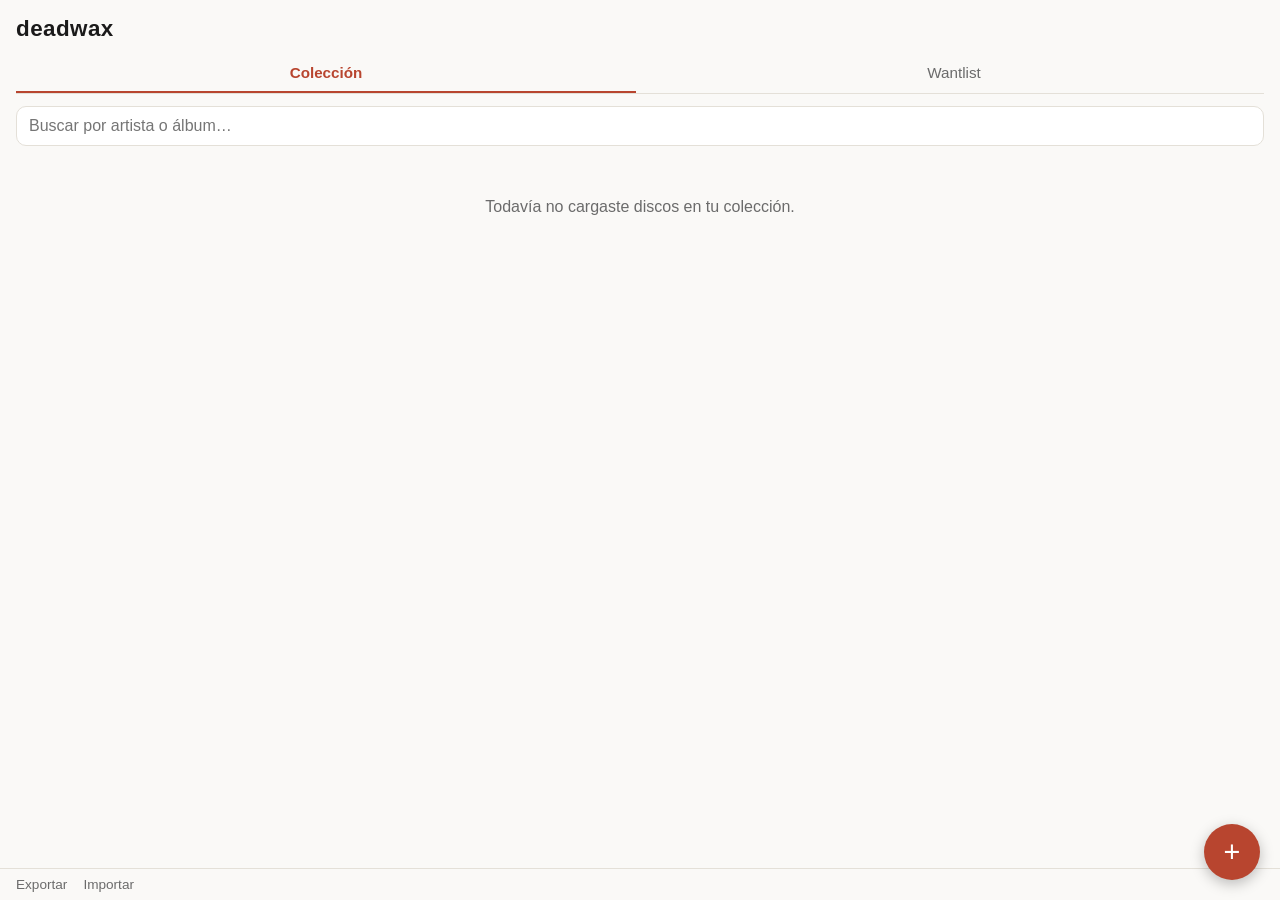
==== index.html @ cee0bfd6 "Add deadwax MVP: collection + wantlist tracker Static HTML/CSS/JS app with localStorage persistence," ====
<!doctype html>
<html lang="es">
<head>
  <meta charset="UTF-8" />
  <meta name="viewport" content="width=device-width, initial-scale=1.0, viewport-fit=cover" />
  <title>deadwax</title>
  <link rel="stylesheet" href="css/style.css" />
</head>
<body>
  <header class="topbar">
    <h1>deadwax</h1>
    <div class="tabs">
      <button class="tab active" data-tab="collection">Colección</button>
      <button class="tab" data-tab="wantlist">Wantlist</button>
    </div>
  </header>

  <div class="searchbar">
    <input id="search" type="search" placeholder="Buscar por artista o álbum…" autocomplete="off" />
  </div>

  <main id="list" class="list"></main>

  <p id="empty" class="empty" hidden></p>

  <button id="fab" class="fab" aria-label="Agregar disco">+</button>

  <footer class="footer">
    <button id="export-btn" class="link-btn">Exportar</button>
    <label class="link-btn">
      Importar
      <input id="import-input" type="file" accept="application/json" hidden />
    </label>
  </footer>

  <dialog id="record-dialog">
    <form id="record-form" method="dialog">
      <h2 id="dialog-title">Nuevo disco</h2>
      <input type="hidden" id="record-id" />
      <input type="hidden" id="record-type" />

      <label>Artista *<input id="f-artist" required /></label>
      <label>Álbum *<input id="f-album" required /></label>
      <label>Sello<input id="f-label" /></label>
      <label>Año<input id="f-year" inputmode="numeric" maxlength="4" /></label>
      <label>Formato
        <select id="f-format">
          <option value="LP">LP</option>
          <option value="12&quot;">12"</option>
          <option value="7&quot;">7"</option>
          <option value="CD">CD</option>
          <option value="Otro">Otro</option>
        </select>
      </label>
      <label>Notas<textarea id="f-notes" rows="2" placeholder="ej: solo prensación original, cualquier año, etc."></textarea></label>

      <div class="dialog-actions">
        <button type="button" id="delete-btn" class="danger" hidden>Eliminar</button>
        <button type="button" id="cancel-btn">Cancelar</button>
        <button type="submit" id="save-btn">Guardar</button>
      </div>
    </form>
  </dialog>

  <script src="js/app.js"></script>
</body>
</html>
---- css/style.css ----
:root {
  --bg: #faf9f7;
  --surface: #ffffff;
  --text: #1a1a1a;
  --muted: #6b6b6b;
  --border: #e4e0d8;
  --accent: #b8452f;
  --accent-text: #ffffff;
  --danger: #b8452f;
  padding-top: env(safe-area-inset-top, 0px);
  padding-bottom: env(safe-area-inset-bottom, 0px);
}

@media (prefers-color-scheme: dark) {
  :root:not([data-theme="light"]) {
    --bg: #14120f;
    --surface: #1e1b17;
    --text: #f2ede4;
    --muted: #a89e8f;
    --border: #34302a;
    --accent: #e0684a;
    --accent-text: #14120f;
    --danger: #e0684a;
  }
}

:root[data-theme="dark"] {
  --bg: #14120f;
  --surface: #1e1b17;
  --text: #f2ede4;
  --muted: #a89e8f;
  --border: #34302a;
  --accent: #e0684a;
  --accent-text: #14120f;
  --danger: #e0684a;
}

* { box-sizing: border-box; }

body {
  margin: 0;
  font-family: -apple-system, BlinkMacSystemFont, "Segoe UI", Roboto, sans-serif;
  background: var(--bg);
  color: var(--text);
  padding: 0 16px 96px;
}

.topbar {
  position: sticky;
  top: env(safe-area-inset-top, 0px);
  background: var(--bg);
  padding-top: 16px;
  z-index: 5;
}

.topbar h1 {
  font-size: 1.4rem;
  margin: 0 0 12px;
  letter-spacing: 0.02em;
}

.tabs {
  display: flex;
  gap: 8px;
  border-bottom: 1px solid var(--border);
}

.tab {
  flex: 1;
  padding: 10px 8px;
  background: none;
  border: none;
  border-bottom: 2px solid transparent;
  color: var(--muted);
  font-size: 0.95rem;
  cursor: pointer;
}

.tab.active {
  color: var(--accent);
  border-bottom-color: var(--accent);
  font-weight: 600;
}

.searchbar {
  padding: 12px 0;
  position: sticky;
  top: calc(env(safe-area-inset-top, 0px) + 76px);
  background: var(--bg);
  z-index: 4;
}

.searchbar input {
  width: 100%;
  padding: 10px 12px;
  border-radius: 10px;
  border: 1px solid var(--border);
  background: var(--surface);
  color: var(--text);
  font-size: 1rem;
}

.list {
  display: flex;
  flex-direction: column;
  gap: 8px;
  min-width: 0;
}

.card {
  background: var(--surface);
  border: 1px solid var(--border);
  border-radius: 12px;
  padding: 12px 14px;
  display: flex;
  justify-content: space-between;
  align-items: center;
  gap: 10px;
  cursor: pointer;
  min-width: 0;
}

.card-main { min-width: 0; }

.card-title {
  font-weight: 600;
  overflow: hidden;
  text-overflow: ellipsis;
  white-space: nowrap;
}

.card-sub {
  color: var(--muted);
  font-size: 0.85rem;
  overflow: hidden;
  text-overflow: ellipsis;
  white-space: nowrap;
}

.card-actions {
  display: flex;
  gap: 6px;
  flex-shrink: 0;
}

.pill-btn {
  border: 1px solid var(--border);
  background: var(--bg);
  color: var(--text);
  border-radius: 999px;
  padding: 6px 10px;
  font-size: 0.8rem;
  cursor: pointer;
  white-space: nowrap;
}

.pill-btn.buy {
  border-color: var(--accent);
  color: var(--accent);
}

.empty {
  color: var(--muted);
  text-align: center;
  margin-top: 40px;
}

.fab {
  position: fixed;
  right: 20px;
  bottom: calc(env(safe-area-inset-bottom, 0px) + 20px);
  width: 56px;
  height: 56px;
  border-radius: 50%;
  background: var(--accent);
  color: var(--accent-text);
  border: none;
  font-size: 1.8rem;
  line-height: 1;
  box-shadow: 0 4px 14px rgba(0, 0, 0, 0.25);
  cursor: pointer;
  z-index: 6;
}

.footer {
  position: fixed;
  left: 0;
  right: 0;
  bottom: 0;
  padding: 8px 16px calc(env(safe-area-inset-bottom, 0px) + 8px);
  background: var(--bg);
  border-top: 1px solid var(--border);
  display: flex;
  gap: 16px;
  font-size: 0.85rem;
}

.link-btn {
  background: none;
  border: none;
  color: var(--muted);
  cursor: pointer;
  padding: 0;
  font: inherit;
}

dialog {
  border: none;
  border-radius: 14px;
  padding: 20px;
  width: min(92vw, 420px);
  background: var(--surface);
  color: var(--text);
}

dialog::backdrop {
  background: rgba(0, 0, 0, 0.5);
}

dialog h2 {
  margin-top: 0;
  font-size: 1.1rem;
}

#record-form label {
  display: block;
  font-size: 0.85rem;
  color: var(--muted);
  margin-bottom: 10px;
}

#record-form input,
#record-form select,
#record-form textarea {
  width: 100%;
  margin-top: 4px;
  padding: 8px 10px;
  border-radius: 8px;
  border: 1px solid var(--border);
  background: var(--bg);
  color: var(--text);
  font-size: 1rem;
  font-family: inherit;
}

.dialog-actions {
  display: flex;
  justify-content: flex-end;
  gap: 8px;
  margin-top: 12px;
}

.dialog-actions button {
  padding: 8px 14px;
  border-radius: 8px;
  border: 1px solid var(--border);
  background: var(--bg);
  color: var(--text);
  cursor: pointer;
}

.dialog-actions .danger {
  color: var(--danger);
  border-color: var(--danger);
  margin-right: auto;
}

.dialog-actions #save-btn {
  background: var(--accent);
  color: var(--accent-text);
  border-color: var(--accent);
  font-weight: 600;
}

img { max-width: 100%; }
[hidden] { display: none !important; }
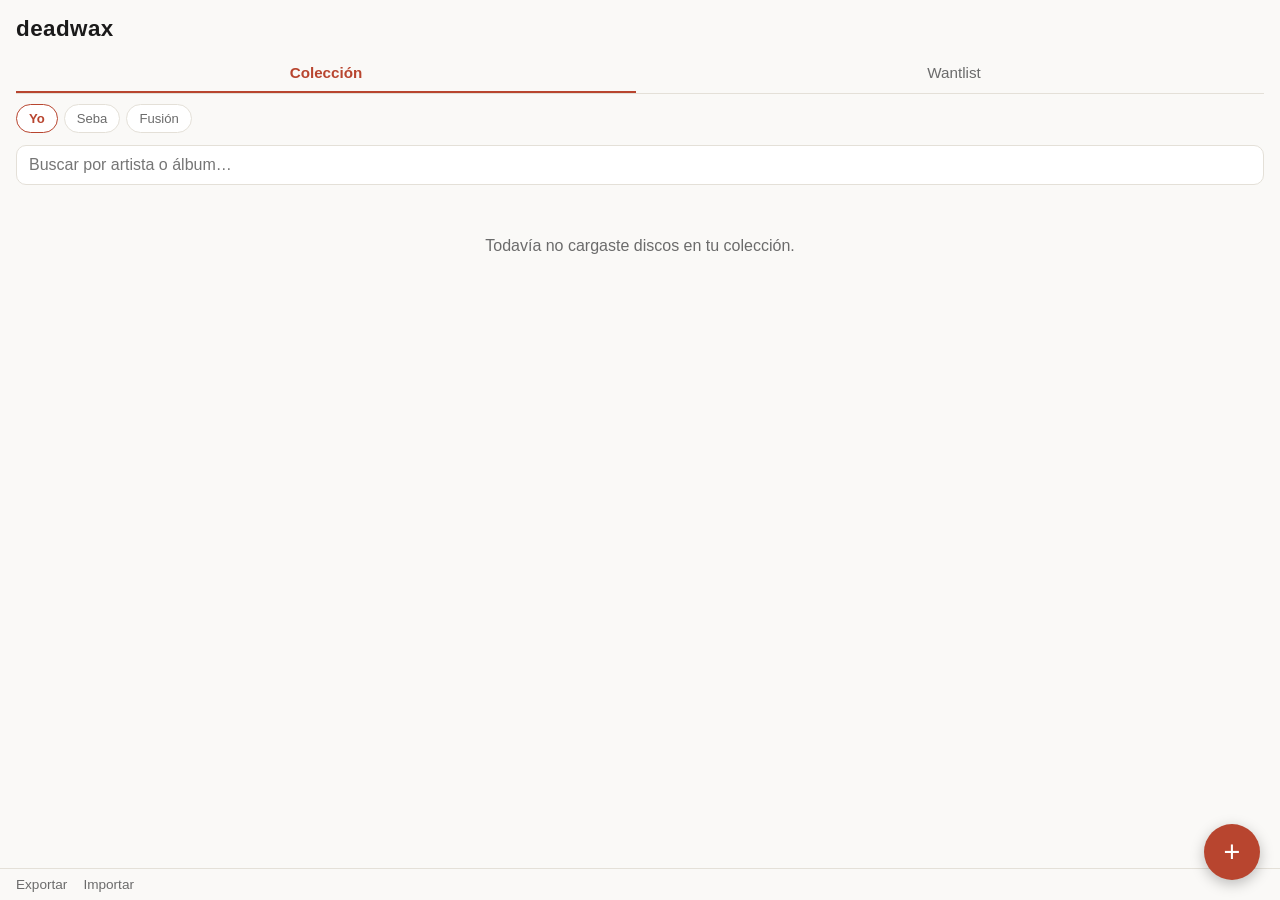
==== commit f1e51736: "Support fused collections between two owners (Yo/Seba) Records now carry an owner (yo/seba). A filte" ====
--- a/index.html
+++ b/index.html
@@ -14,6 +14,12 @@
       <button class="tab" data-tab="wantlist">Wantlist</button>
     </div>
   </header>
+
+  <div class="owner-filter" id="owner-filter">
+    <button class="chip active" data-owner="yo">Yo</button>
+    <button class="chip" data-owner="seba">Seba</button>
+    <button class="chip" data-owner="fusion">Fusión</button>
+  </div>
 
   <div class="searchbar">
     <input id="search" type="search" placeholder="Buscar por artista o álbum…" autocomplete="off" />
@@ -39,6 +45,12 @@
       <input type="hidden" id="record-id" />
       <input type="hidden" id="record-type" />
 
+      <label id="owner-field">De quién
+        <select id="f-owner">
+          <option value="yo">Yo</option>
+          <option value="seba">Seba</option>
+        </select>
+      </label>
       <label>Artista *<input id="f-artist" required /></label>
       <label>Álbum *<input id="f-album" required /></label>
       <label>Sello<input id="f-label" /></label>
--- a/css/style.css
+++ b/css/style.css
@@ -82,6 +82,31 @@
   font-weight: 600;
 }
 
+.owner-filter {
+  display: flex;
+  gap: 6px;
+  padding-top: 10px;
+  background: var(--bg);
+}
+
+.owner-filter[hidden] { display: none !important; }
+
+.chip {
+  border: 1px solid var(--border);
+  background: var(--surface);
+  color: var(--muted);
+  border-radius: 999px;
+  padding: 6px 12px;
+  font-size: 0.82rem;
+  cursor: pointer;
+}
+
+.chip.active {
+  border-color: var(--accent);
+  color: var(--accent);
+  font-weight: 600;
+}
+
 .searchbar {
   padding: 12px 0;
   position: sticky;
@@ -135,6 +160,18 @@
   overflow: hidden;
   text-overflow: ellipsis;
   white-space: nowrap;
+}
+
+.owner-badge {
+  display: inline-block;
+  font-size: 0.72rem;
+  font-weight: 600;
+  color: var(--accent);
+  border: 1px solid var(--accent);
+  border-radius: 999px;
+  padding: 1px 8px;
+  margin-right: 8px;
+  flex-shrink: 0;
 }
 
 .card-actions {
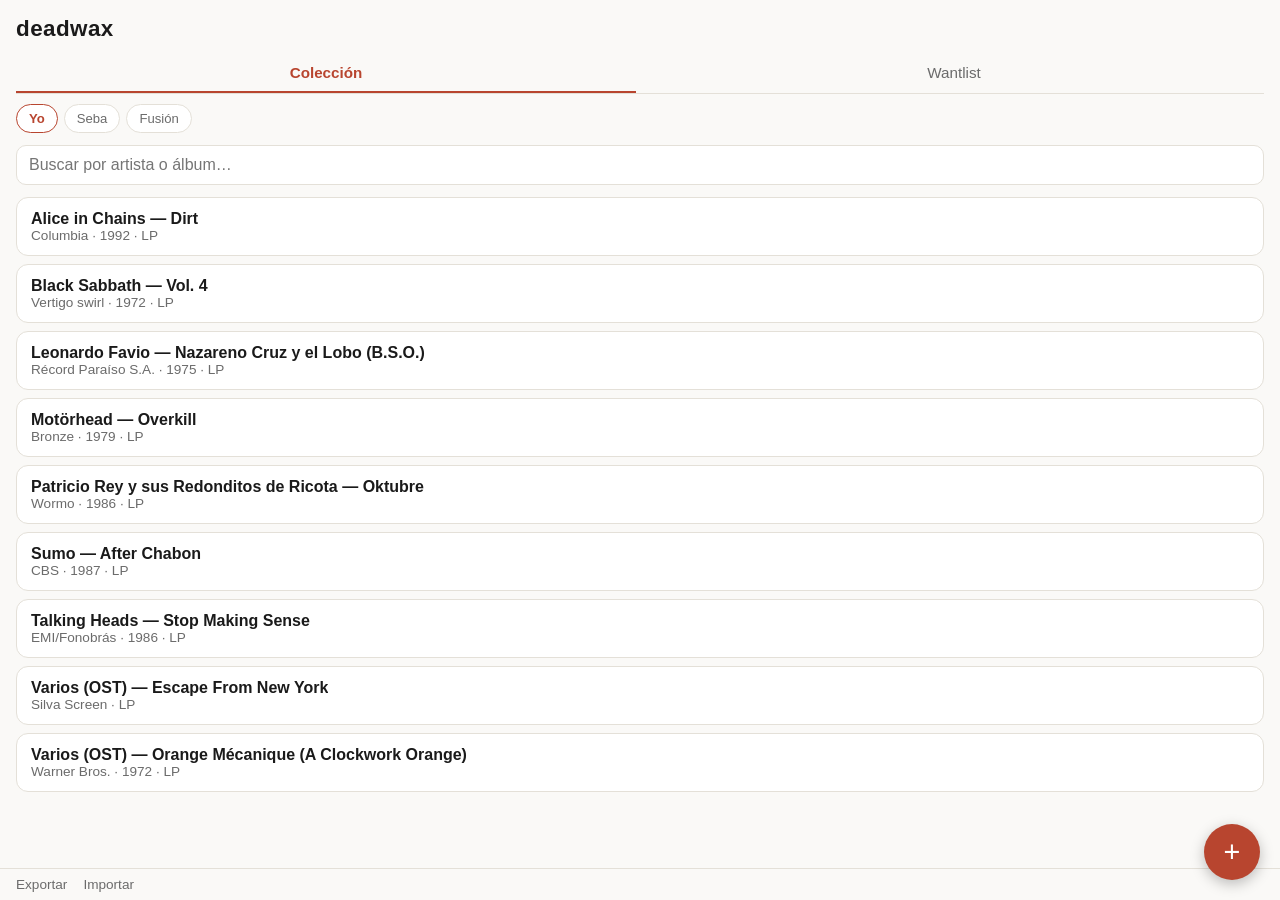
==== commit e84bd69a: "Autocargar la colección existente al abrir la app, sin pasar por Importar seedIfNeeded() en js/app.j" ====
--- a/index.html
+++ b/index.html
@@ -74,6 +74,7 @@
     </form>
   </dialog>
 
+  <script src="js/seed-data.js"></script>
   <script src="js/app.js"></script>
 </body>
 </html>
